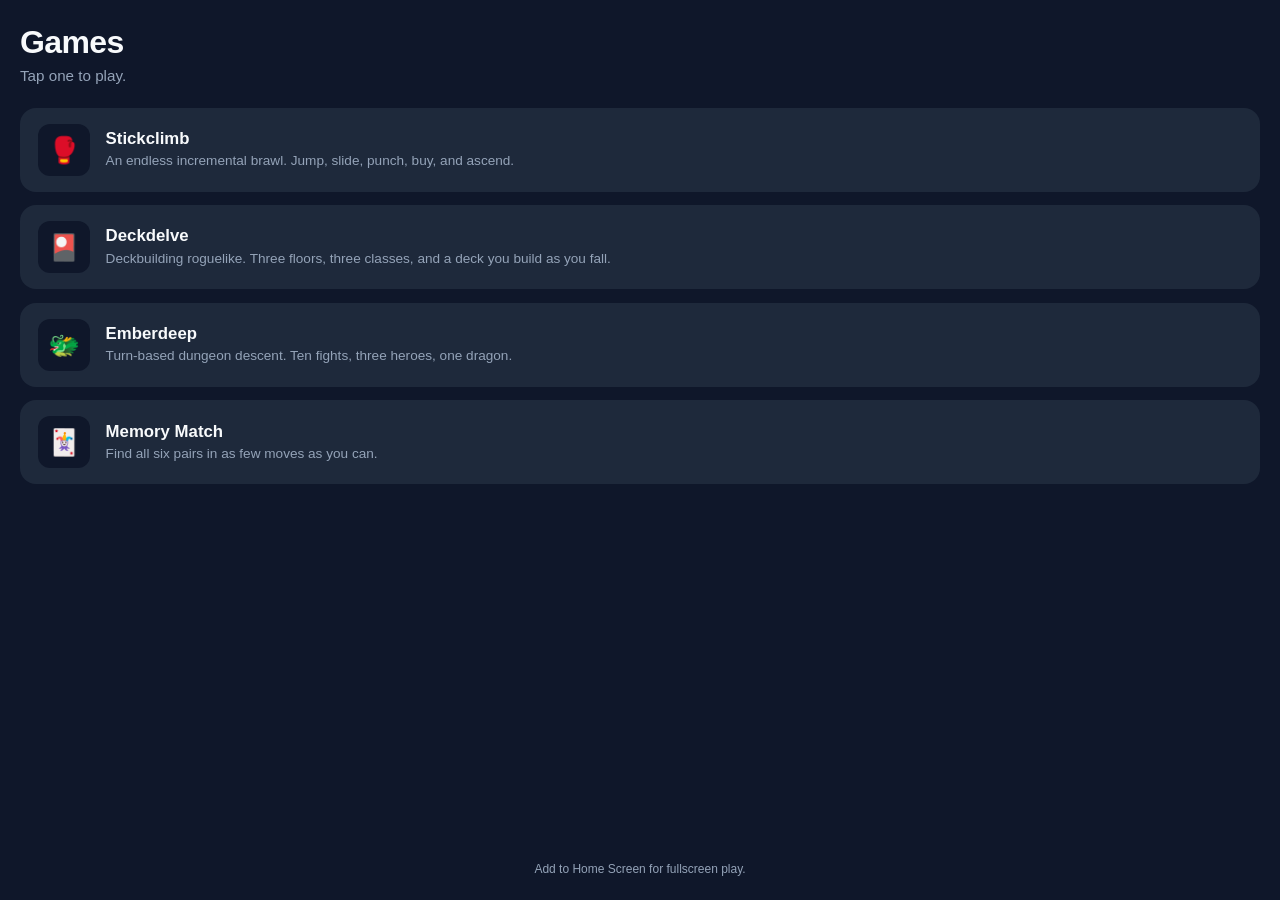
==== index.html @ 69d1384c "Add Stickclimb, an incremental stick-figure brawler One screen, two stick figures, an endless ladder" ====
<!DOCTYPE html>
<html lang="en">
<head>
  <meta charset="UTF-8">
  <!-- viewport-fit=cover lets the page draw under the notch; base.css then
       pads it back with env(safe-area-inset-*). -->
  <meta name="viewport" content="width=device-width, initial-scale=1, viewport-fit=cover">
  <meta name="theme-color" content="#0f172a">
  <title>Games</title>

  <!-- "Add to Home Screen" support: launches fullscreen with no browser chrome. -->
  <link rel="manifest" href="shared/manifest.json">
  <meta name="apple-mobile-web-app-capable" content="yes">
  <meta name="apple-mobile-web-app-status-bar-style" content="black-translucent">
  <meta name="apple-mobile-web-app-title" content="Games">
  <link rel="apple-touch-icon" href="shared/icons/icon-180.png">
  <link rel="icon" href="shared/icons/icon-192.png">

  <link rel="stylesheet" href="shared/base.css">
  <style>
    .app {
      padding: 1.5rem 1.25rem 1rem;
      gap: 1.5rem;
    }

    header h1 {
      margin: 0;
      font-size: 2rem;
      letter-spacing: -0.02em;
    }

    header p {
      margin: 0.35rem 0 0;
      color: var(--text-dim);
      font-size: 0.95rem;
    }

    /* The launcher is the one page allowed to scroll, since the list grows. */
    .shelf {
      flex: 1;
      min-height: 0;
      overflow-y: auto;
      -webkit-overflow-scrolling: touch;
      display: grid;
      gap: 0.85rem;
      align-content: start;
      padding-bottom: 1rem;
    }

    .game-card {
      display: grid;
      grid-template-columns: 3.25rem 1fr;
      align-items: center;
      gap: 1rem;
      padding: 1rem 1.1rem;
      border-radius: var(--radius);
      background: var(--surface);
      transition: transform 0.1s ease, background 0.15s ease;
    }

    .game-card:active {
      transform: scale(0.98);
      background: var(--surface-lit);
    }

    .game-card__art {
      display: grid;
      place-items: center;
      width: 3.25rem;
      height: 3.25rem;
      border-radius: 12px;
      background: var(--bg);
      font-size: 1.6rem;
    }

    .game-card__title {
      margin: 0;
      font-size: 1.05rem;
      font-weight: 600;
    }

    .game-card__desc {
      margin: 0.2rem 0 0;
      color: var(--text-dim);
      font-size: 0.85rem;
      line-height: 1.35;
    }

    footer {
      color: var(--text-dim);
      font-size: 0.75rem;
      text-align: center;
      padding-bottom: 0.5rem;
    }
  </style>
</head>
<body>
  <div class="app">
    <header>
      <h1>Games</h1>
      <p>Tap one to play.</p>
    </header>

    <main class="shelf">
      <!-- To add a game: create games/<name>/index.html, then copy a card. -->
      <a class="game-card" href="games/stickclimb/">
        <span class="game-card__art" aria-hidden="true">🥊</span>
        <span>
          <h2 class="game-card__title">Stickclimb</h2>
          <p class="game-card__desc">An endless incremental brawl. Jump, slide, punch, buy, and ascend.</p>
        </span>
      </a>

      <a class="game-card" href="games/deckdelve/">
        <span class="game-card__art" aria-hidden="true">🎴</span>
        <span>
          <h2 class="game-card__title">Deckdelve</h2>
          <p class="game-card__desc">Deckbuilding roguelike. Three floors, three classes, and a deck you build as you fall.</p>
        </span>
      </a>

      <a class="game-card" href="games/emberdeep/">
        <span class="game-card__art" aria-hidden="true">🐲</span>
        <span>
          <h2 class="game-card__title">Emberdeep</h2>
          <p class="game-card__desc">Turn-based dungeon descent. Ten fights, three heroes, one dragon.</p>
        </span>
      </a>

      <a class="game-card" href="games/memory/">
        <span class="game-card__art" aria-hidden="true">🃏</span>
        <span>
          <h2 class="game-card__title">Memory Match</h2>
          <p class="game-card__desc">Find all six pairs in as few moves as you can.</p>
        </span>
      </a>
    </main>

    <footer>Add to Home Screen for fullscreen play.</footer>
  </div>
</body>
</html>
---- shared/base.css ----
/* Shared foundation for every game in this repo.
   Solves the iPhone/Safari basics once so each game doesn't re-solve them. */

:root {
  --bg: #0f172a;
  --surface: #1e293b;
  --surface-lit: #334155;
  --accent: #818cf8;
  --accent-strong: #6366f1;
  --text: #f8fafc;
  --text-dim: #94a3b8;
  --radius: 16px;
  --gap: clamp(6px, 2.2vw, 12px);
}

* {
  box-sizing: border-box;
}

html,
body {
  margin: 0;
  height: 100%;
  /* Games own the whole screen: no page scrolling, no rubber-band bounce. */
  overflow: hidden;
  overscroll-behavior: none;
}

body {
  /* dvh, not vh: Safari's collapsing URL bar makes 100vh overflow the screen. */
  min-height: 100dvh;
  background: var(--bg);
  color: var(--text);
  font-family: -apple-system, BlinkMacSystemFont, "Segoe UI", Roboto, sans-serif;
  -webkit-font-smoothing: antialiased;
  /* Don't let iOS resize text when the phone rotates. */
  -webkit-text-size-adjust: 100%;
  /* Kill the grey flash and the double-tap-to-zoom delay on taps. */
  -webkit-tap-highlight-color: transparent;
  touch-action: manipulation;
  -webkit-user-select: none;
  user-select: none;
  /* No "Copy / Look Up" bubble when a card is held down. */
  -webkit-touch-callout: none;
  /* Keep content clear of the notch, the home indicator and rounded corners. */
  padding: env(safe-area-inset-top) env(safe-area-inset-right)
    env(safe-area-inset-bottom) env(safe-area-inset-left);
}

.app {
  display: flex;
  flex-direction: column;
  height: 100%;
}

button {
  font: inherit;
  color: inherit;
  background: none;
  border: none;
  padding: 0;
  cursor: pointer;
}

a {
  color: inherit;
  text-decoration: none;
}

/* A round icon button, sized to stay comfortably tappable (44px is Apple's
   minimum recommended touch target). */
.icon-button {
  display: grid;
  place-items: center;
  width: 44px;
  height: 44px;
  flex: none;
  border-radius: 50%;
  background: var(--surface);
  color: var(--text-dim);
  font-size: 1.25rem;
  line-height: 1;
  transition: background 0.15s ease, color 0.15s ease, transform 0.1s ease;
}

.icon-button:active {
  background: var(--surface-lit);
  color: var(--text);
  transform: scale(0.92);
}

.pill-button {
  padding: 0.85rem 2rem;
  border-radius: 999px;
  background: var(--accent-strong);
  color: #fff;
  font-weight: 600;
  transition: transform 0.1s ease, filter 0.15s ease;
}

.pill-button:active {
  transform: scale(0.96);
  filter: brightness(1.15);
}

@media (prefers-reduced-motion: reduce) {
  * {
    animation-duration: 0.01ms !important;
    transition-duration: 0.01ms !important;
  }
}
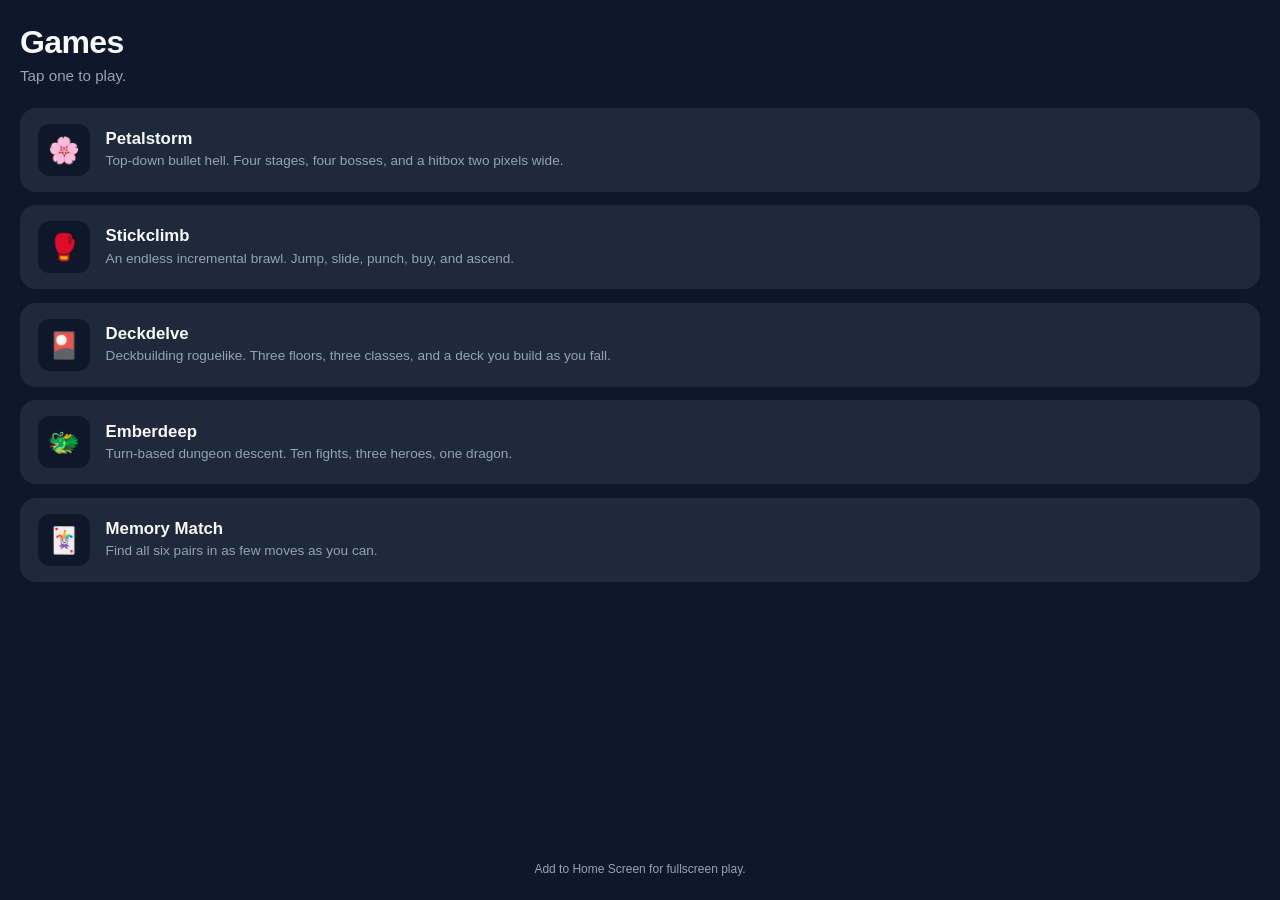
==== commit cd05e067: "Add Petalstorm, a top-down bullet hell Four stages, four bosses, and a two-pixel hitbox. Drag anywhe" ====
--- a/index.html
+++ b/index.html
@@ -103,6 +103,14 @@
 
     <main class="shelf">
       <!-- To add a game: create games/<name>/index.html, then copy a card. -->
+      <a class="game-card" href="games/petalstorm/">
+        <span class="game-card__art" aria-hidden="true">🌸</span>
+        <span>
+          <h2 class="game-card__title">Petalstorm</h2>
+          <p class="game-card__desc">Top-down bullet hell. Four stages, four bosses, and a hitbox two pixels wide.</p>
+        </span>
+      </a>
+
       <a class="game-card" href="games/stickclimb/">
         <span class="game-card__art" aria-hidden="true">🥊</span>
         <span>
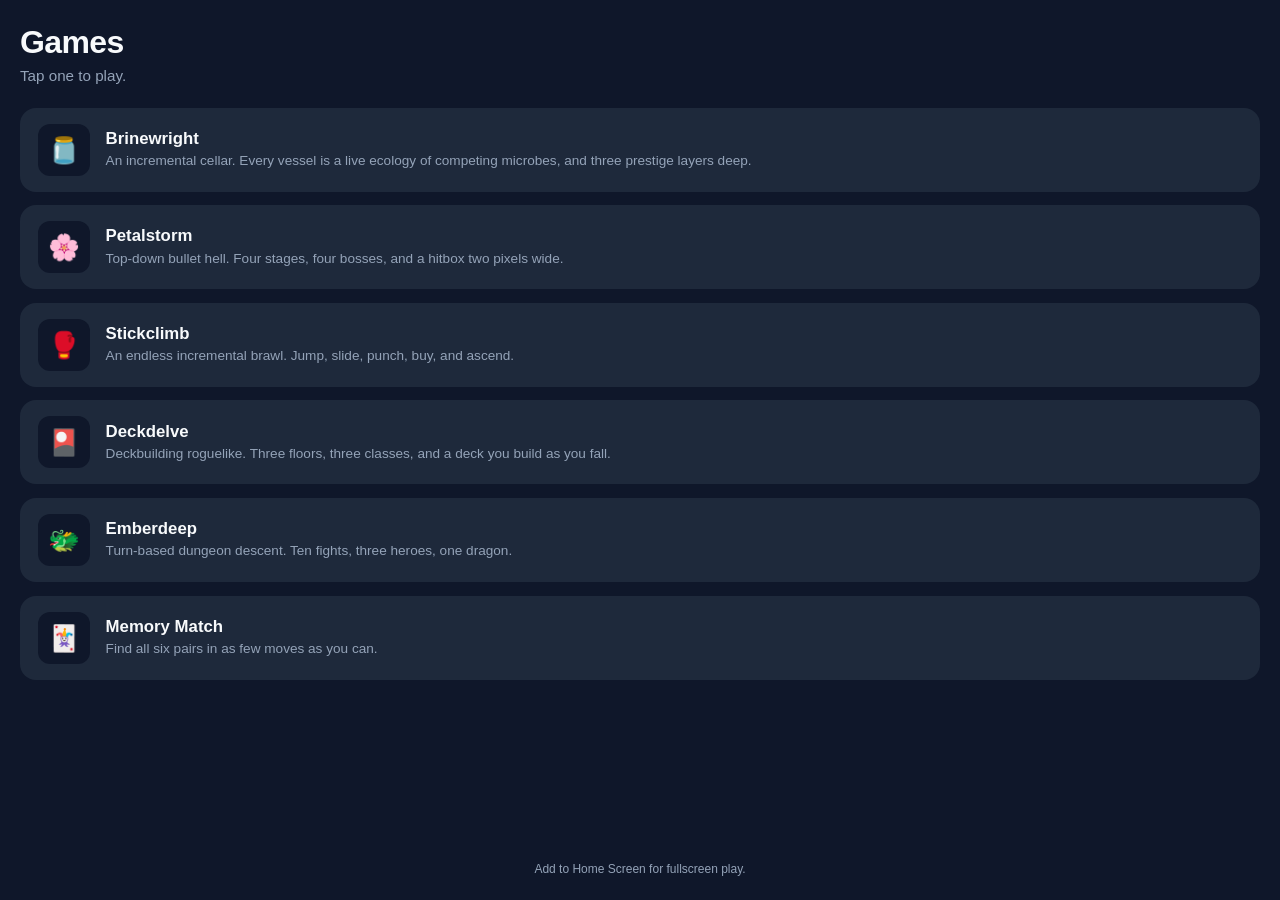
==== commit 8eb9e6d3: "Add Brinewright, a fermentation incremental with three prestige layers A vessel is an ecology rather" ====
--- a/index.html
+++ b/index.html
@@ -103,6 +103,14 @@
 
     <main class="shelf">
       <!-- To add a game: create games/<name>/index.html, then copy a card. -->
+      <a class="game-card" href="games/brinewright/">
+        <span class="game-card__art" aria-hidden="true">🫙</span>
+        <span>
+          <h2 class="game-card__title">Brinewright</h2>
+          <p class="game-card__desc">An incremental cellar. Every vessel is a live ecology of competing microbes, and three prestige layers deep.</p>
+        </span>
+      </a>
+
       <a class="game-card" href="games/petalstorm/">
         <span class="game-card__art" aria-hidden="true">🌸</span>
         <span>
--- a/shared/base.css
+++ b/shared/base.css
@@ -67,6 +67,15 @@
   text-decoration: none;
 }
 
+/* `hidden` is only a UA default of `display: none`, so any class that sets
+   `display` itself silently beats it - and an overlay that is still laid out
+   swallows every tap on the screen behind it while being invisible. Every
+   game here had re-solved this in its own stylesheet; it lives here now so
+   the next one inherits the fix. */
+[hidden] {
+  display: none !important;
+}
+
 /* A round icon button, sized to stay comfortably tappable (44px is Apple's
    minimum recommended touch target). */
 .icon-button {
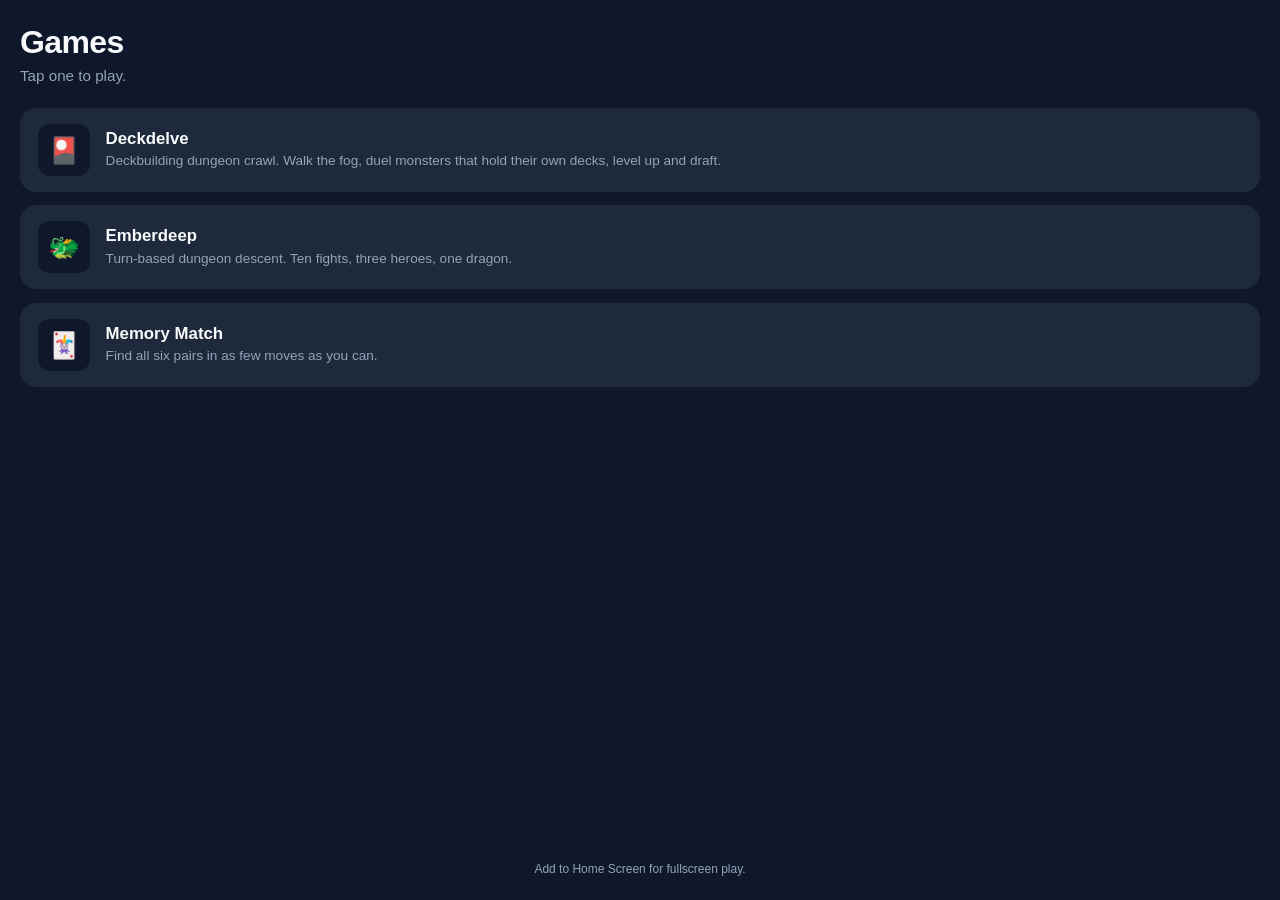
==== commit 8865a21c: "Deckdelve: rebuild it as a dungeon crawl, not a Spire clone The first version had the Spire's skelet" ====
--- a/index.html
+++ b/index.html
@@ -103,35 +103,11 @@
 
     <main class="shelf">
       <!-- To add a game: create games/<name>/index.html, then copy a card. -->
-      <a class="game-card" href="games/brinewright/">
-        <span class="game-card__art" aria-hidden="true">🫙</span>
-        <span>
-          <h2 class="game-card__title">Brinewright</h2>
-          <p class="game-card__desc">An incremental cellar. Every vessel is a live ecology of competing microbes, and three prestige layers deep.</p>
-        </span>
-      </a>
-
-      <a class="game-card" href="games/petalstorm/">
-        <span class="game-card__art" aria-hidden="true">🌸</span>
-        <span>
-          <h2 class="game-card__title">Petalstorm</h2>
-          <p class="game-card__desc">Top-down bullet hell. Four stages, four bosses, and a hitbox two pixels wide.</p>
-        </span>
-      </a>
-
-      <a class="game-card" href="games/stickclimb/">
-        <span class="game-card__art" aria-hidden="true">🥊</span>
-        <span>
-          <h2 class="game-card__title">Stickclimb</h2>
-          <p class="game-card__desc">An endless incremental brawl. Jump, slide, punch, buy, and ascend.</p>
-        </span>
-      </a>
-
       <a class="game-card" href="games/deckdelve/">
         <span class="game-card__art" aria-hidden="true">🎴</span>
         <span>
           <h2 class="game-card__title">Deckdelve</h2>
-          <p class="game-card__desc">Deckbuilding roguelike. Three floors, three classes, and a deck you build as you fall.</p>
+          <p class="game-card__desc">Deckbuilding dungeon crawl. Walk the fog, duel monsters that hold their own decks, level up and draft.</p>
         </span>
       </a>
 
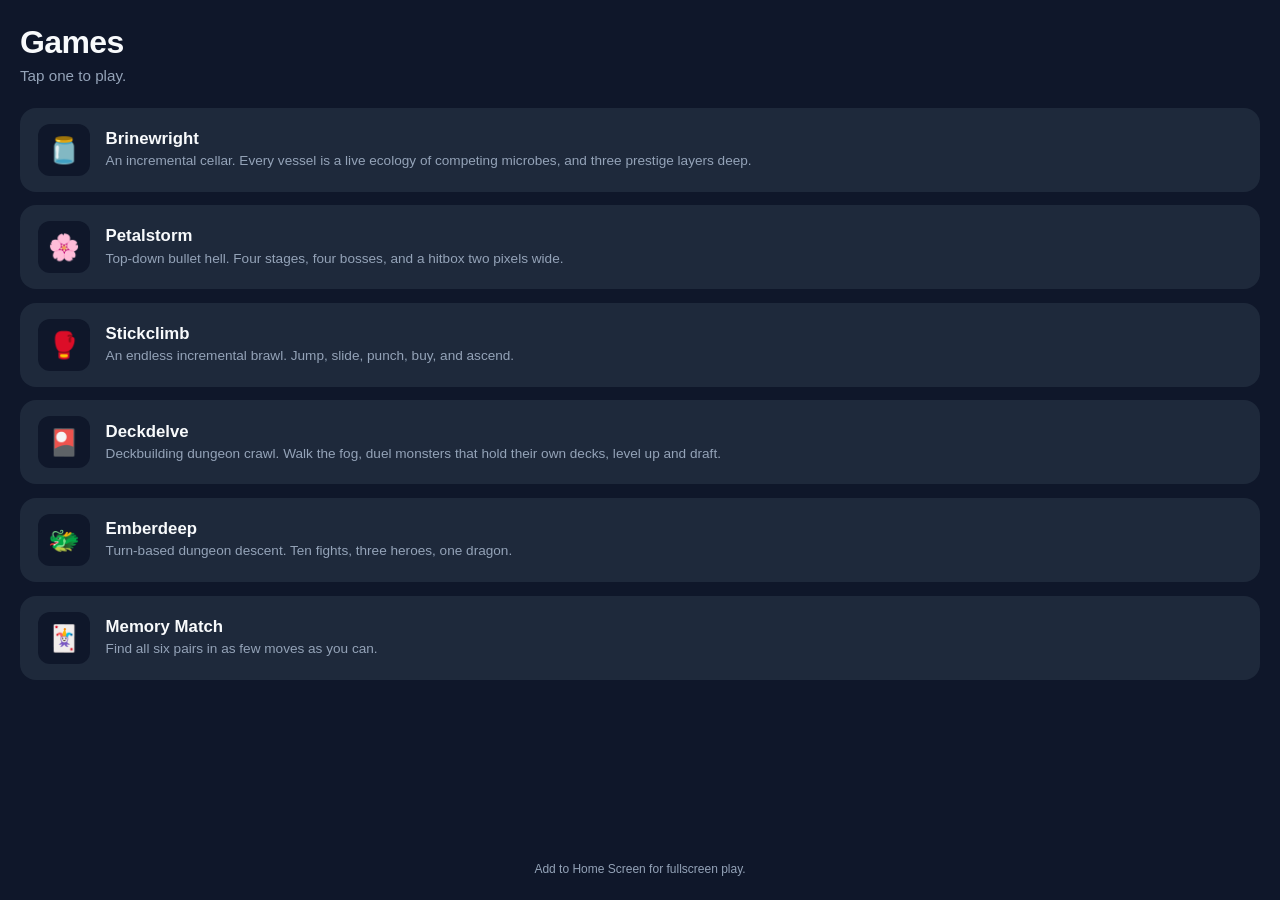
==== commit 47698b42: "Merge the Deckdelve dungeon-crawl rebuild into main Co-Authored-By: Claude Opus 5 <noreply@anthropic" ====
--- a/index.html
+++ b/index.html
@@ -103,6 +103,30 @@
 
     <main class="shelf">
       <!-- To add a game: create games/<name>/index.html, then copy a card. -->
+      <a class="game-card" href="games/brinewright/">
+        <span class="game-card__art" aria-hidden="true">🫙</span>
+        <span>
+          <h2 class="game-card__title">Brinewright</h2>
+          <p class="game-card__desc">An incremental cellar. Every vessel is a live ecology of competing microbes, and three prestige layers deep.</p>
+        </span>
+      </a>
+
+      <a class="game-card" href="games/petalstorm/">
+        <span class="game-card__art" aria-hidden="true">🌸</span>
+        <span>
+          <h2 class="game-card__title">Petalstorm</h2>
+          <p class="game-card__desc">Top-down bullet hell. Four stages, four bosses, and a hitbox two pixels wide.</p>
+        </span>
+      </a>
+
+      <a class="game-card" href="games/stickclimb/">
+        <span class="game-card__art" aria-hidden="true">🥊</span>
+        <span>
+          <h2 class="game-card__title">Stickclimb</h2>
+          <p class="game-card__desc">An endless incremental brawl. Jump, slide, punch, buy, and ascend.</p>
+        </span>
+      </a>
+
       <a class="game-card" href="games/deckdelve/">
         <span class="game-card__art" aria-hidden="true">🎴</span>
         <span>
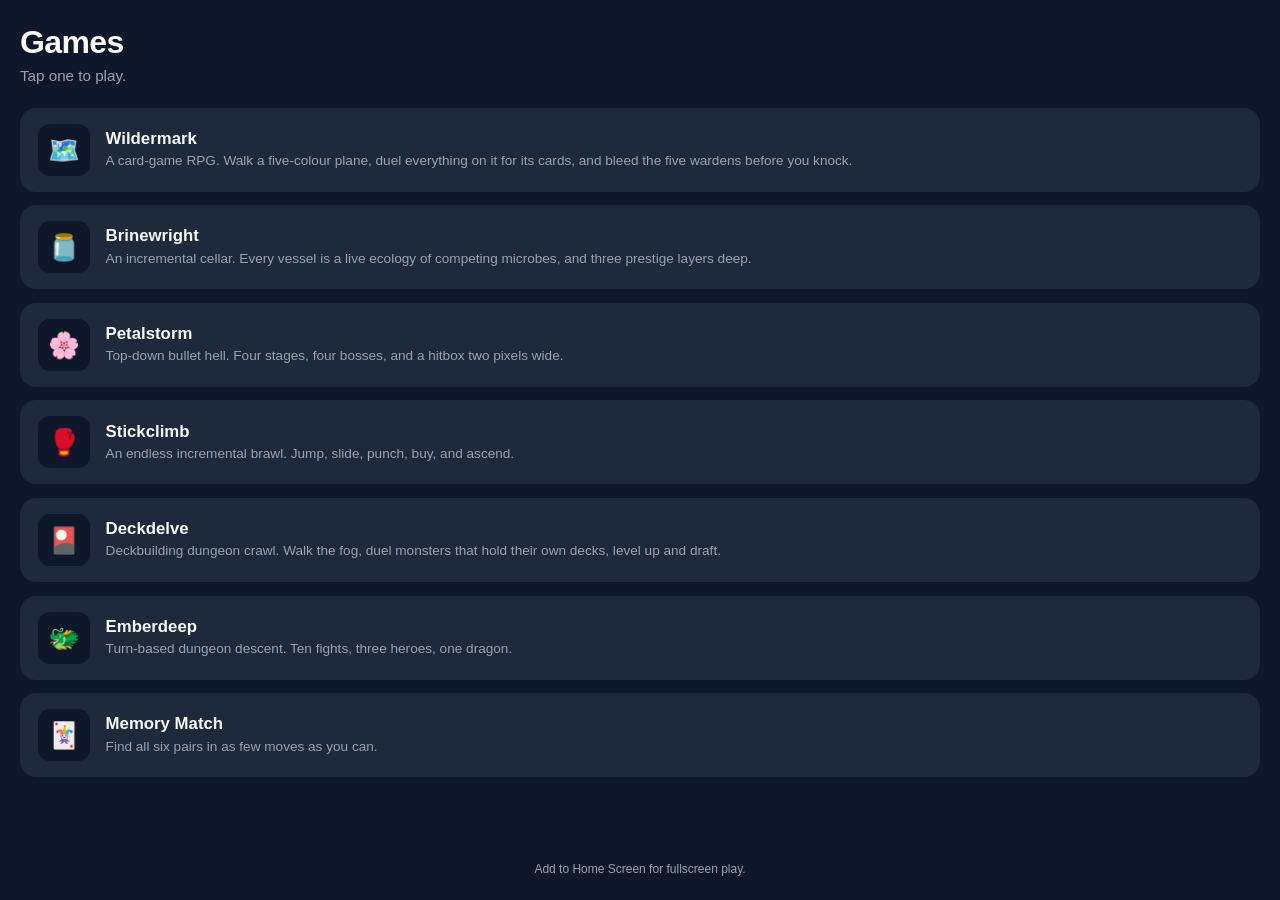
==== commit a0997166: "Add Wildermark, a Shandalar-shaped card-game RPG A whole plane with towns, dungeons and monsters wal" ====
--- a/index.html
+++ b/index.html
@@ -103,6 +103,14 @@
 
     <main class="shelf">
       <!-- To add a game: create games/<name>/index.html, then copy a card. -->
+      <a class="game-card" href="games/wildermark/">
+        <span class="game-card__art" aria-hidden="true">🗺️</span>
+        <span>
+          <h2 class="game-card__title">Wildermark</h2>
+          <p class="game-card__desc">A card-game RPG. Walk a five-colour plane, duel everything on it for its cards, and bleed the five wardens before you knock.</p>
+        </span>
+      </a>
+
       <a class="game-card" href="games/brinewright/">
         <span class="game-card__art" aria-hidden="true">🫙</span>
         <span>
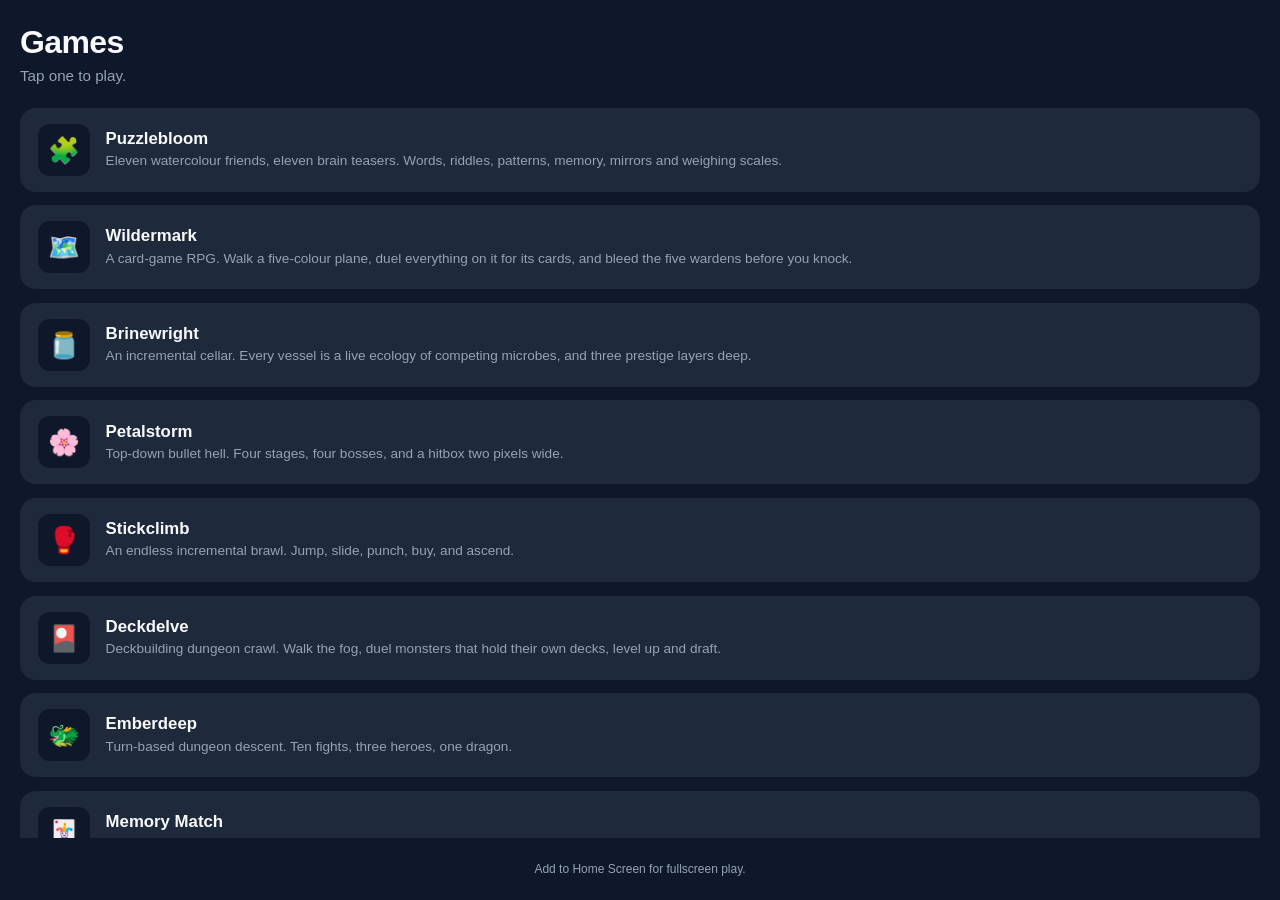
==== commit 91ce56bb: "Add Puzzlebloom, eleven generated brain teasers in watercolour Nothing else in this repo is a puzzle" ====
--- a/index.html
+++ b/index.html
@@ -103,6 +103,14 @@
 
     <main class="shelf">
       <!-- To add a game: create games/<name>/index.html, then copy a card. -->
+      <a class="game-card" href="games/puzzlebloom/">
+        <span class="game-card__art" aria-hidden="true">🧩</span>
+        <span>
+          <h2 class="game-card__title">Puzzlebloom</h2>
+          <p class="game-card__desc">Eleven watercolour friends, eleven brain teasers. Words, riddles, patterns, memory, mirrors and weighing scales.</p>
+        </span>
+      </a>
+
       <a class="game-card" href="games/wildermark/">
         <span class="game-card__art" aria-hidden="true">🗺️</span>
         <span>
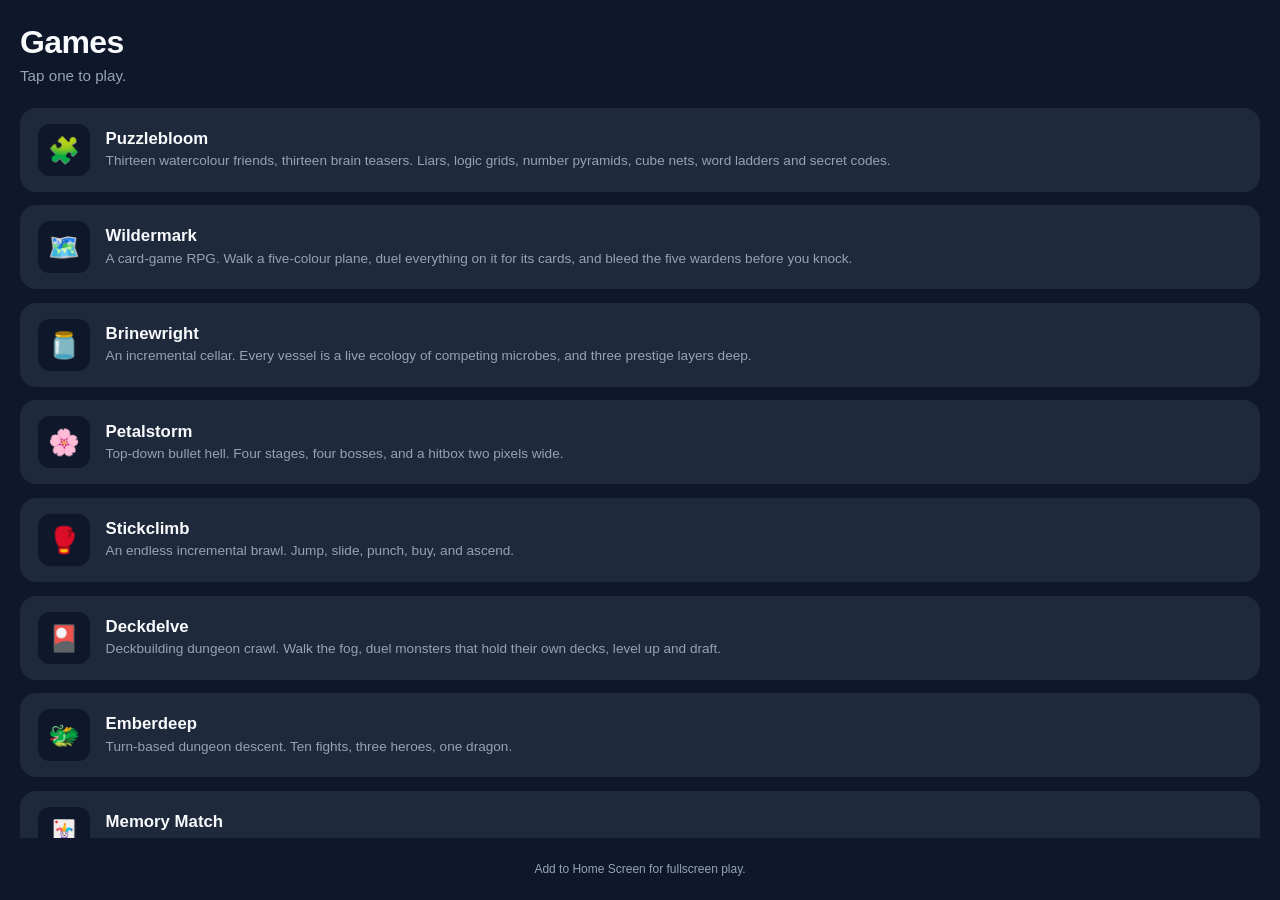
==== commit e00c4cc2: "Puzzlebloom: replace the puzzles with actual brain teasers The first pass was recognition dressed up" ====
--- a/index.html
+++ b/index.html
@@ -107,7 +107,7 @@
         <span class="game-card__art" aria-hidden="true">🧩</span>
         <span>
           <h2 class="game-card__title">Puzzlebloom</h2>
-          <p class="game-card__desc">Eleven watercolour friends, eleven brain teasers. Words, riddles, patterns, memory, mirrors and weighing scales.</p>
+          <p class="game-card__desc">Thirteen watercolour friends, thirteen brain teasers. Liars, logic grids, number pyramids, cube nets, word ladders and secret codes.</p>
         </span>
       </a>
 
